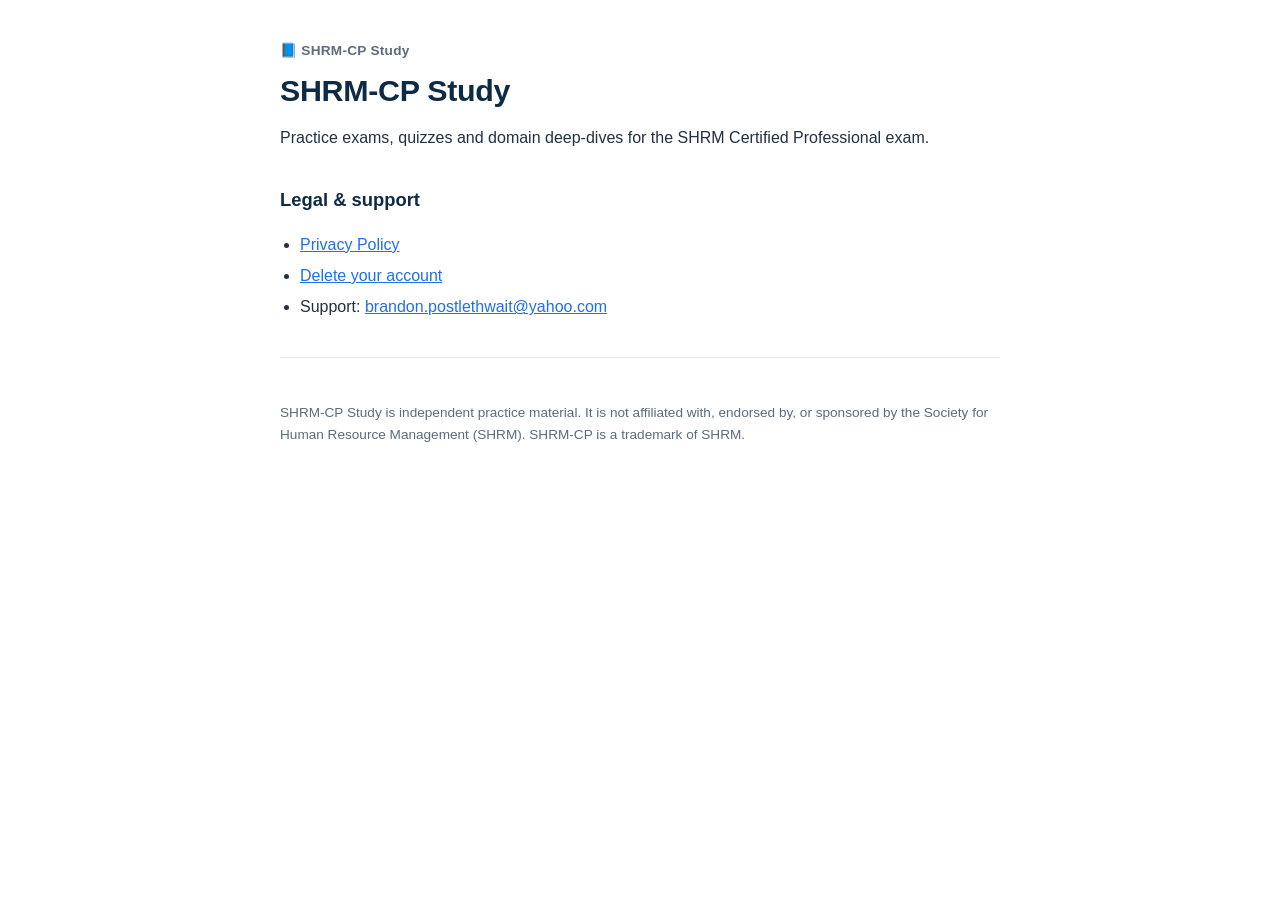
==== index.html @ 6ab80050 "Privacy policy and account-deletion pages Public pages required to submit to the App Store and Googl" ====
<!doctype html>
<html lang="en">
<head>
<meta charset="utf-8" />
<meta name="viewport" content="width=device-width, initial-scale=1" />
<title>SHRM-CP Study</title>
<link rel="stylesheet" href="style.css" />
</head>
<body>
<main>
  <div class="brand">📘 SHRM-CP Study</div>
  <h1>SHRM-CP Study</h1>
  <p>Practice exams, quizzes and domain deep-dives for the SHRM Certified Professional
  exam.</p>

  <h2>Legal &amp; support</h2>
  <ul>
    <li><a href="privacy.html">Privacy Policy</a></li>
    <li><a href="delete-account.html">Delete your account</a></li>
    <li>Support: <a href="mailto:brandon.postlethwait@yahoo.com">brandon.postlethwait@yahoo.com</a></li>
  </ul>

  <hr />
  <p class="foot">SHRM-CP Study is independent practice material. It is not affiliated
  with, endorsed by, or sponsored by the Society for Human Resource Management (SHRM).
  SHRM-CP is a trademark of SHRM.</p>
</main>
</body>
</html>
---- style.css ----
:root {
  --ink: #0d2b45;
  --body: #22303f;
  --muted: #5c6b7d;
  --line: #e3e8ee;
  --blue: #1f6feb;
  --bg: #ffffff;
  --card: #f7f9fc;
}
@media (prefers-color-scheme: dark) {
  :root {
    --ink: #e8eef6; --body: #c7d2de; --muted: #93a1b1;
    --line: #26303c; --blue: #6ea8fe; --bg: #0f151c; --card: #161e27;
  }
}
* { box-sizing: border-box; }
body {
  margin: 0;
  padding: 40px 20px 80px;
  background: var(--bg);
  color: var(--body);
  font: 16px/1.65 -apple-system, BlinkMacSystemFont, "Segoe UI", Roboto, Helvetica, Arial, sans-serif;
  -webkit-text-size-adjust: 100%;
}
main { max-width: 720px; margin: 0 auto; }
.brand {
  display: flex; align-items: center; gap: 8px;
  font-weight: 600; color: var(--muted); font-size: 0.85rem;
  letter-spacing: 0.02em; margin-bottom: 10px;
}
h1 { color: var(--ink); font-size: 1.9rem; line-height: 1.2; margin: 0 0 6px; letter-spacing: -0.01em; }
h2 { color: var(--ink); font-size: 1.15rem; margin: 34px 0 8px; }
h3 { color: var(--ink); font-size: 1rem; margin: 20px 0 4px; }
.updated { color: var(--muted); font-size: 0.9rem; margin: 0 0 8px; }
a { color: var(--blue); }
ul { padding-left: 20px; }
li { margin: 5px 0; }
hr { border: none; border-top: 1px solid var(--line); margin: 36px 0; }
.tldr {
  background: var(--card); border: 1px solid var(--line);
  border-radius: 12px; padding: 14px 16px; margin: 22px 0;
}
.tldr strong { color: var(--ink); }
.note { color: var(--muted); font-size: 0.9rem; }
.foot { margin-top: 44px; color: var(--muted); font-size: 0.85rem; }
code {
  background: var(--card); border: 1px solid var(--line);
  padding: 1px 5px; border-radius: 5px; font-size: 0.88em;
}
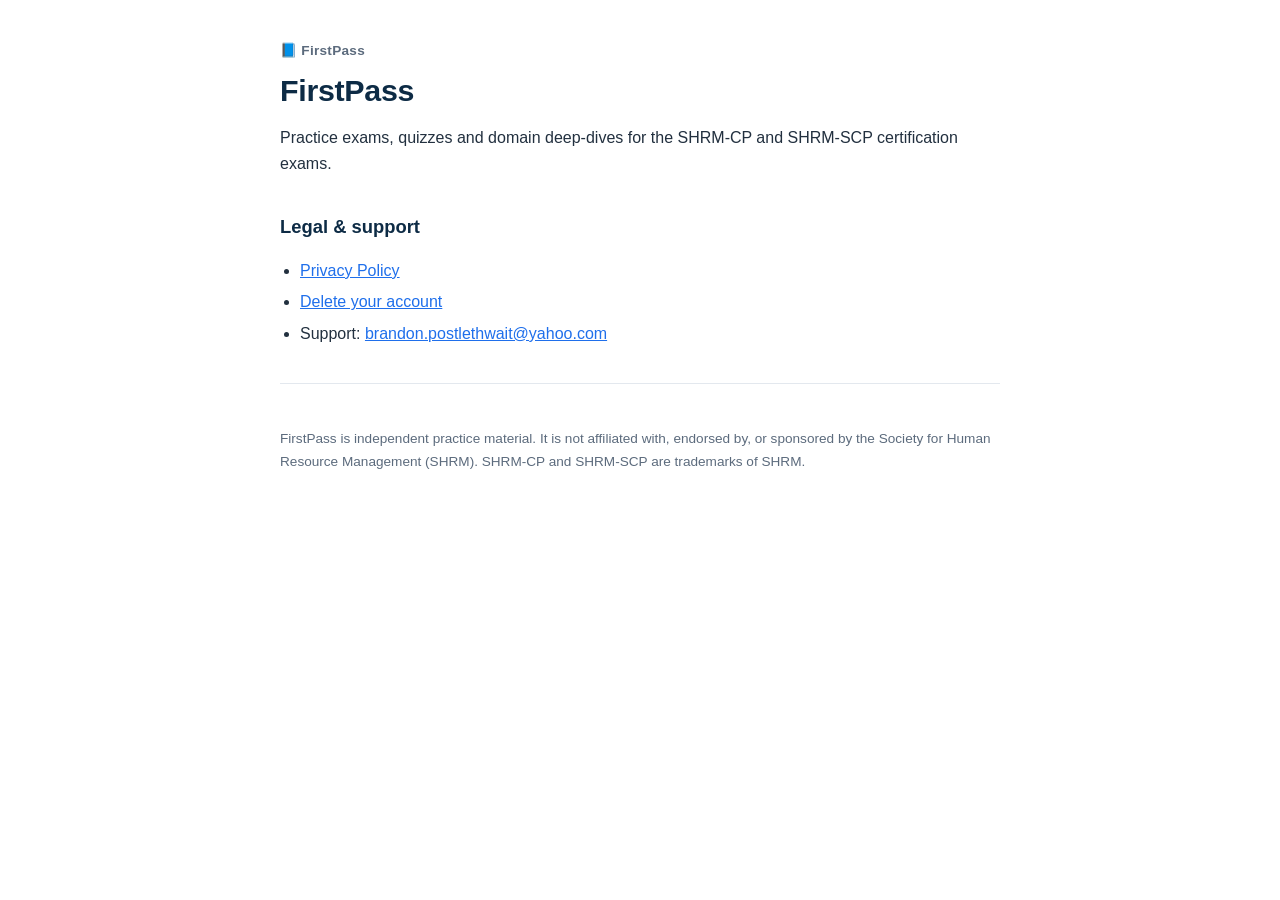
==== commit a671f2f2: "Rebrand: SHRM-CP Study -> FirstPass; cover both CP & SCP exams Co-Authored-By: Claude Fable 5 <norep" ====
--- a/index.html
+++ b/index.html
@@ -3,15 +3,15 @@
 <head>
 <meta charset="utf-8" />
 <meta name="viewport" content="width=device-width, initial-scale=1" />
-<title>SHRM-CP Study</title>
+<title>FirstPass — SHRM CP &amp; SCP Exam Prep</title>
 <link rel="stylesheet" href="style.css" />
 </head>
 <body>
 <main>
-  <div class="brand">📘 SHRM-CP Study</div>
-  <h1>SHRM-CP Study</h1>
-  <p>Practice exams, quizzes and domain deep-dives for the SHRM Certified Professional
-  exam.</p>
+  <div class="brand">📘 FirstPass</div>
+  <h1>FirstPass</h1>
+  <p>Practice exams, quizzes and domain deep-dives for the SHRM-CP and SHRM-SCP
+  certification exams.</p>
 
   <h2>Legal &amp; support</h2>
   <ul>
@@ -21,9 +21,9 @@
   </ul>
 
   <hr />
-  <p class="foot">SHRM-CP Study is independent practice material. It is not affiliated
+  <p class="foot">FirstPass is independent practice material. It is not affiliated
   with, endorsed by, or sponsored by the Society for Human Resource Management (SHRM).
-  SHRM-CP is a trademark of SHRM.</p>
+  SHRM-CP and SHRM-SCP are trademarks of SHRM.</p>
 </main>
 </body>
 </html>
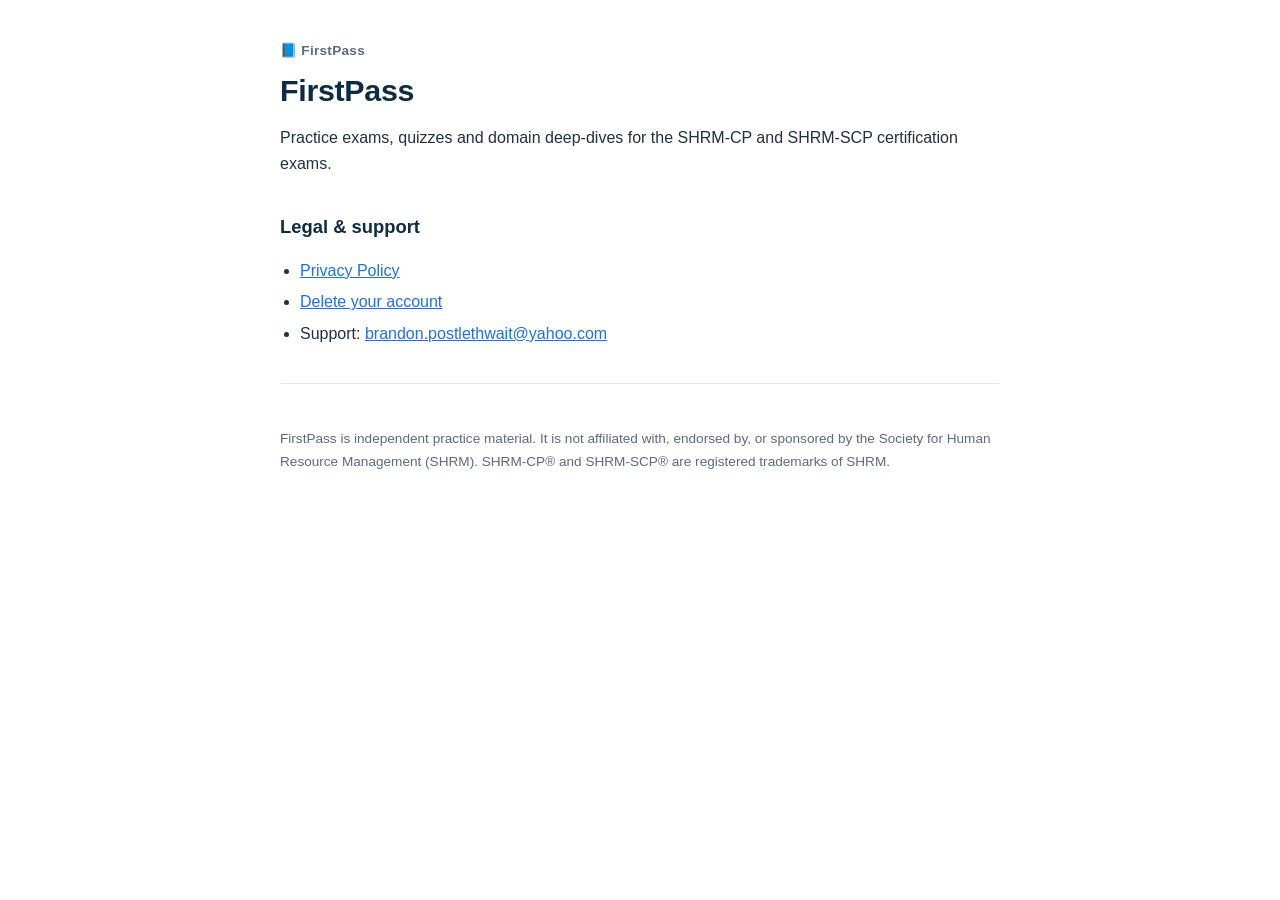
==== commit c453b293: "Use ® on SHRM-CP/SHRM-SCP in footers (registered marks) Co-Authored-By: Claude Fable 5 <noreply@anth" ====
--- a/index.html
+++ b/index.html
@@ -23,7 +23,7 @@
   <hr />
   <p class="foot">FirstPass is independent practice material. It is not affiliated
   with, endorsed by, or sponsored by the Society for Human Resource Management (SHRM).
-  SHRM-CP and SHRM-SCP are trademarks of SHRM.</p>
+  SHRM-CP® and SHRM-SCP® are registered trademarks of SHRM.</p>
 </main>
 </body>
 </html>
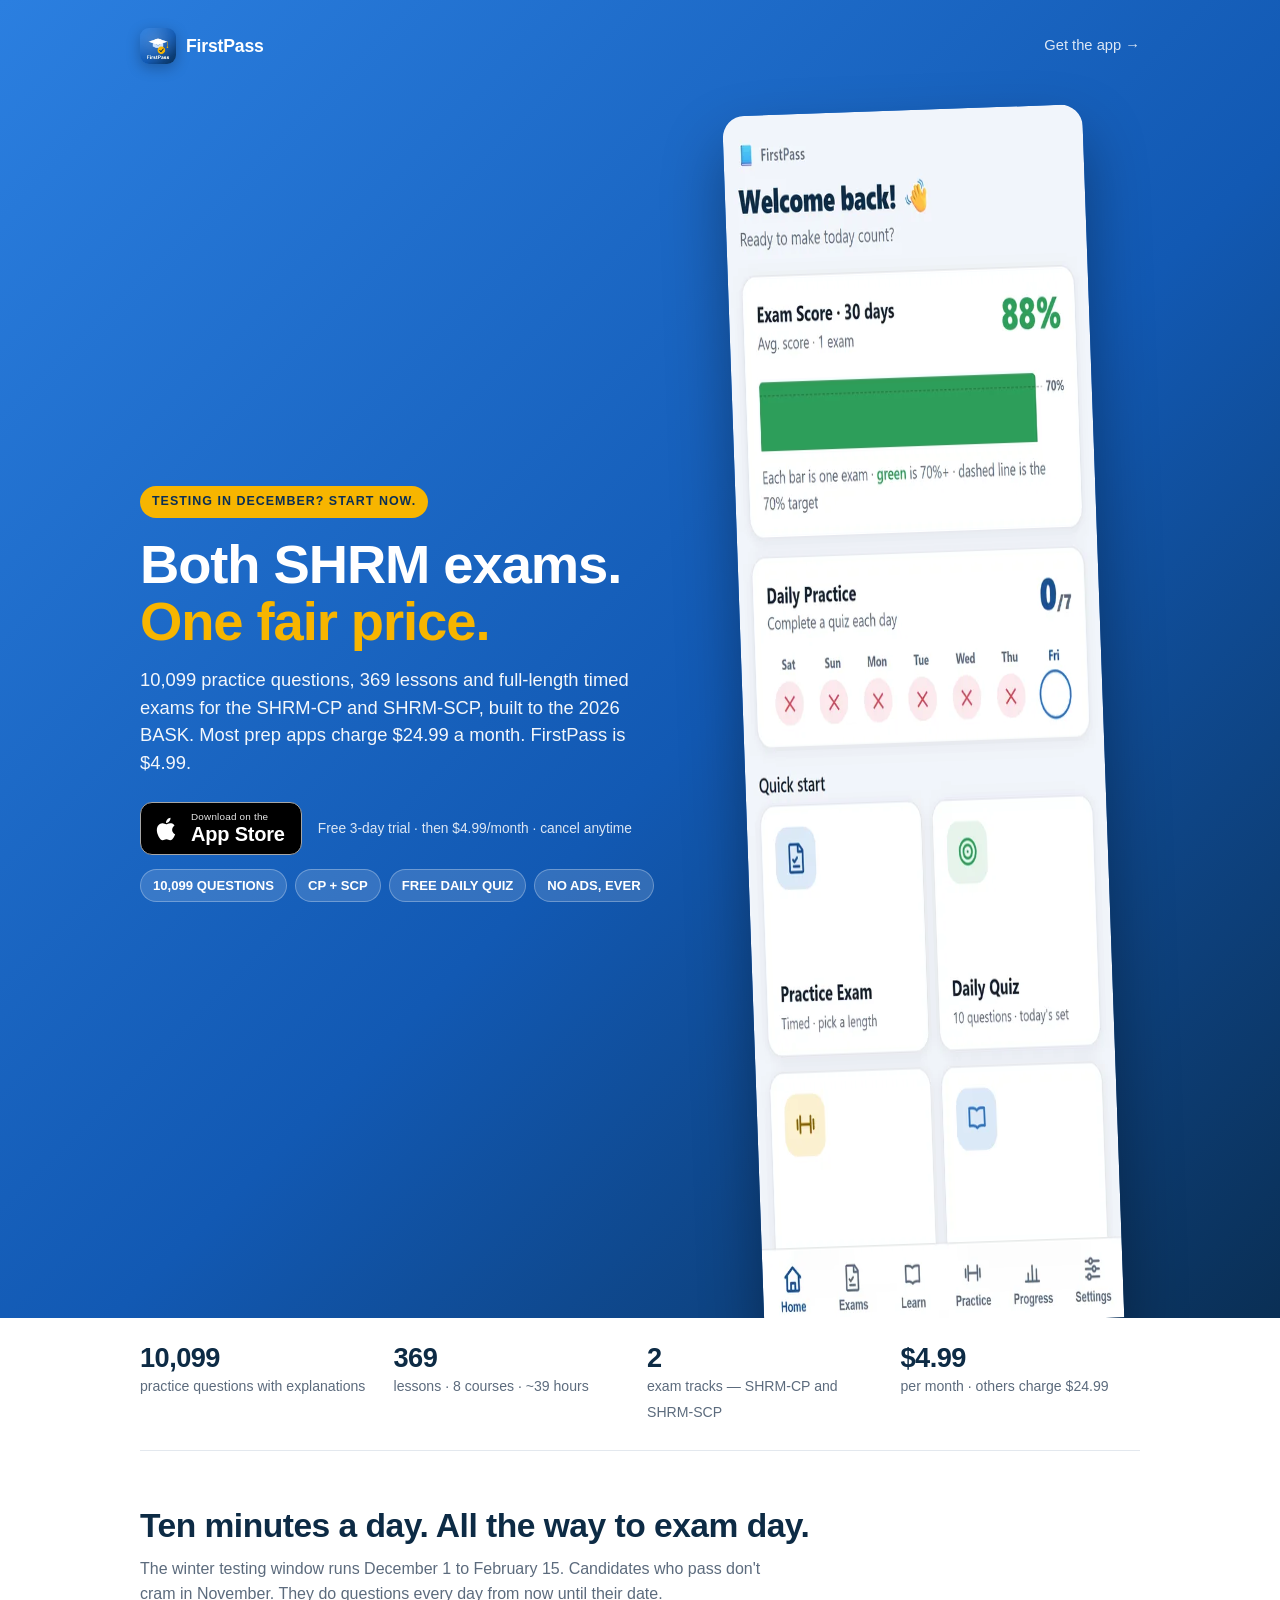
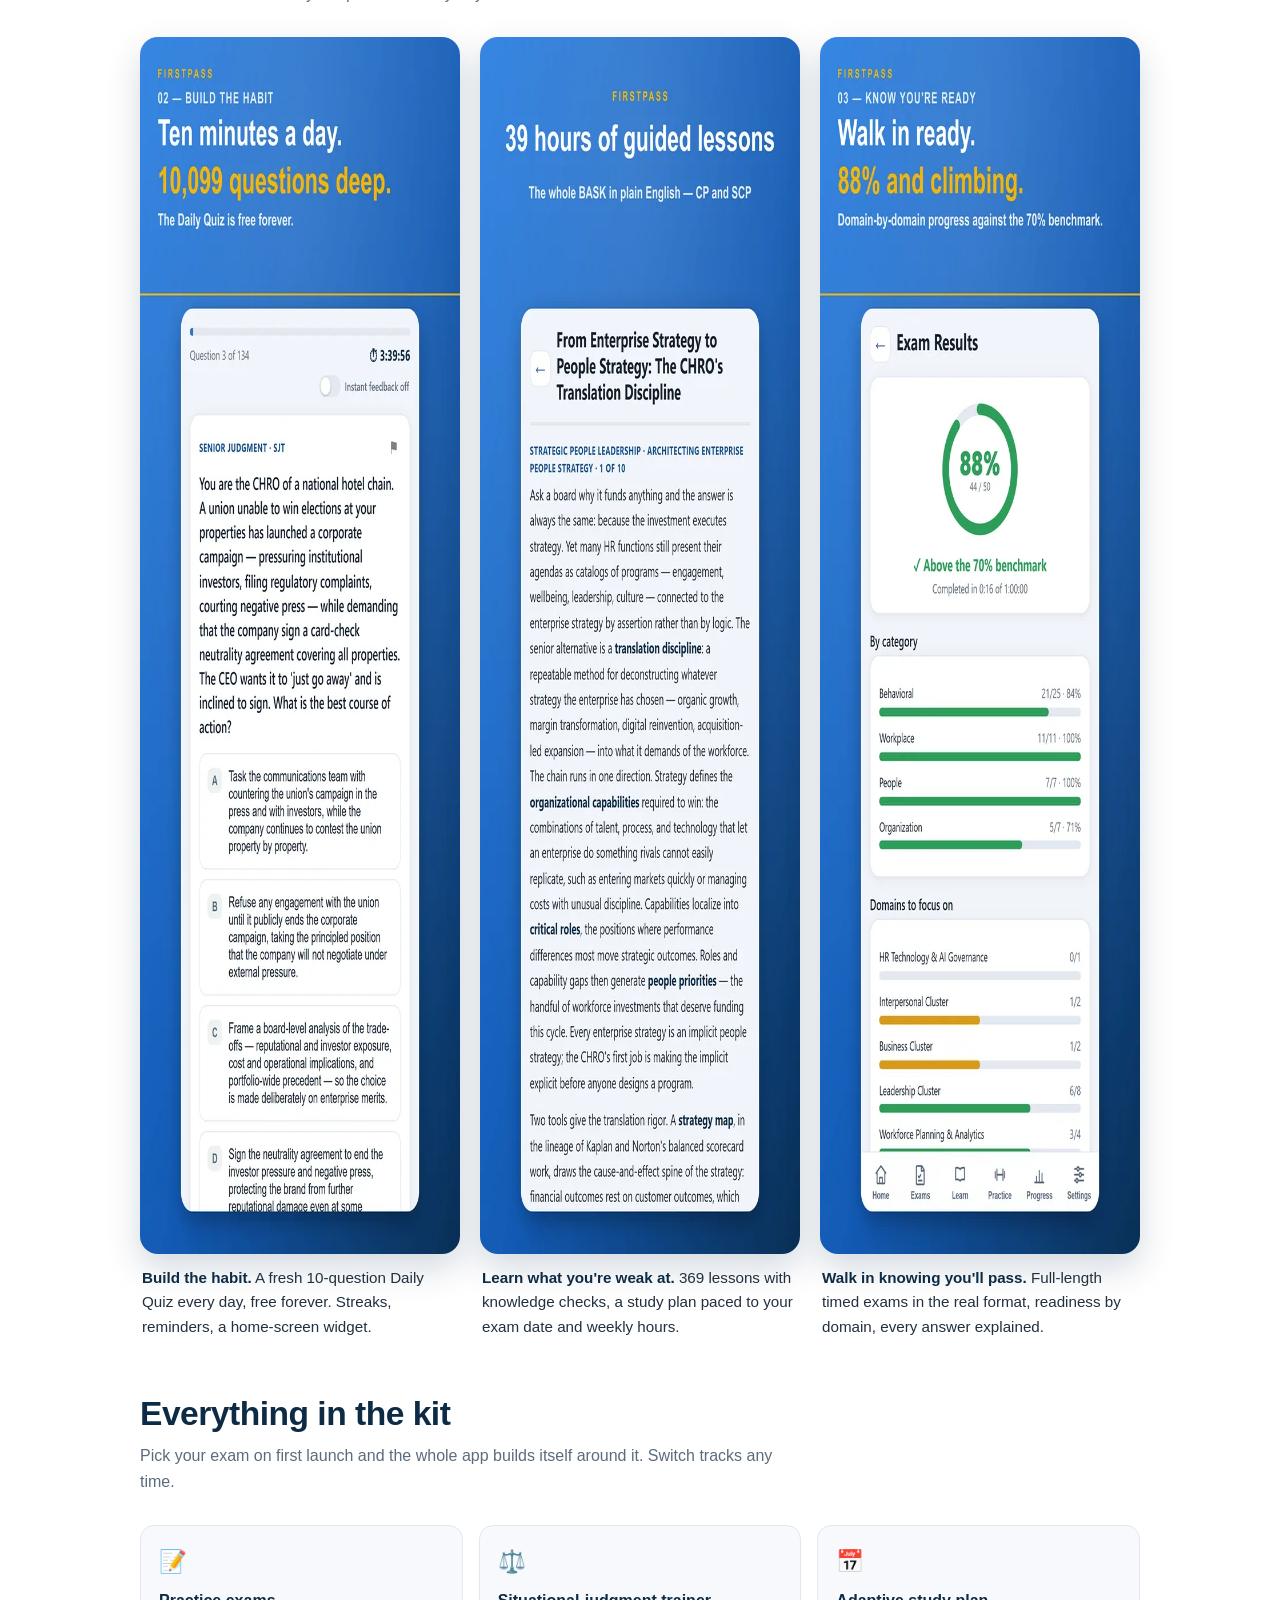
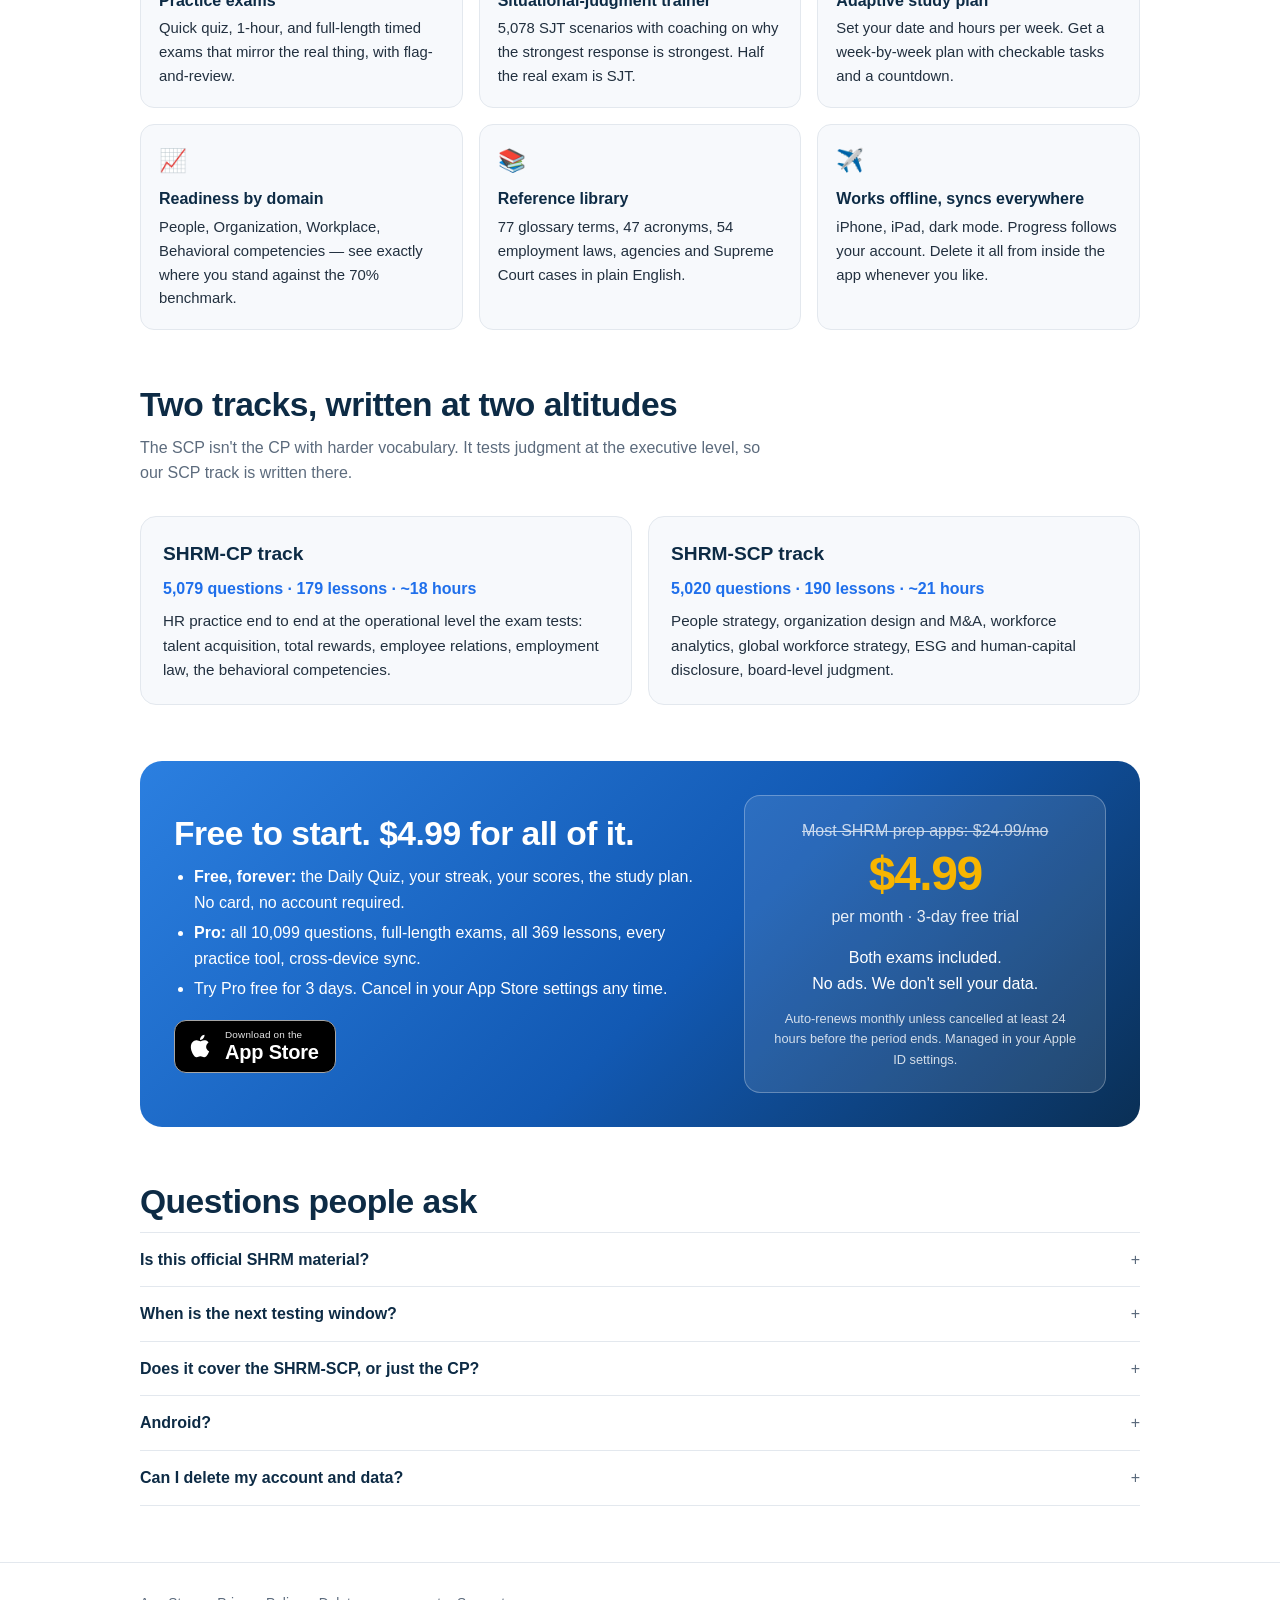
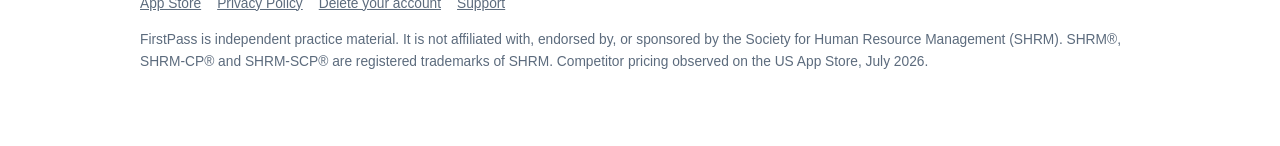
==== commit be637ba6: "Landing page: hero, screenshots, pricing, FAQ, Smart App Banner Replaces the bare legal index with a" ====
--- a/index.html
+++ b/index.html
@@ -3,27 +3,267 @@
 <head>
 <meta charset="utf-8" />
 <meta name="viewport" content="width=device-width, initial-scale=1" />
-<title>FirstPass — SHRM CP &amp; SCP Exam Prep</title>
-<link rel="stylesheet" href="style.css" />
+<title>FirstPass — SHRM-CP &amp; SHRM-SCP Exam Prep · $4.99/month</title>
+<meta name="description" content="10,099 practice questions, 369 lessons and full-length timed exams for the SHRM-CP and SHRM-SCP, built to the 2026 BASK. $4.99/month with a 3-day free trial. Daily Quiz free forever." />
+<meta name="apple-itunes-app" content="app-id=6792333505" />
+<link rel="icon" href="img/icon.webp" type="image/webp" />
+<link rel="apple-touch-icon" href="img/apple-touch-icon.png" />
+<meta property="og:type" content="website" />
+<meta property="og:title" content="FirstPass — SHRM-CP &amp; SHRM-SCP Exam Prep" />
+<meta property="og:description" content="Both SHRM exams. 10,099 questions, 369 lessons. $4.99/month, 3-day free trial. Daily Quiz free forever." />
+<meta property="og:image" content="https://brandonpostlethwait.github.io/shrm-cp-study-site/img/og.jpg" />
+<meta property="og:url" content="https://brandonpostlethwait.github.io/shrm-cp-study-site/" />
+<meta name="twitter:card" content="summary_large_image" />
+<style>
+:root{
+  --g1:#2b7fe0;--g2:#1259b3;--g3:#0a2f55;--gold:#f7b500;--green:#2fc474;
+  --ink:#0d2b45;--body:#22303f;--muted:#5c6b7d;--line:#e3e8ee;--bg:#ffffff;--card:#f7f9fc;--blue:#1f6feb;
+}
+@media (prefers-color-scheme:dark){
+  :root{--ink:#e8eef6;--body:#c7d2de;--muted:#93a1b1;--line:#26303c;--bg:#0f151c;--card:#161e27;--blue:#6ea8fe}
+}
+*{box-sizing:border-box}
+html{scroll-behavior:smooth}
+body{margin:0;background:var(--bg);color:var(--body);font:16px/1.6 -apple-system,BlinkMacSystemFont,"Segoe UI",Roboto,Helvetica,Arial,sans-serif;-webkit-text-size-adjust:100%}
+a{color:var(--blue)}
+.wrap{max-width:1040px;margin:0 auto;padding:0 20px}
+
+/* hero */
+.hero{background:linear-gradient(135deg,var(--g1),var(--g2) 55%,var(--g3));color:#fff;padding:28px 0 0;overflow:hidden;position:relative}
+.nav{display:flex;align-items:center;justify-content:space-between;gap:12px;margin-bottom:40px}
+.brand{display:flex;align-items:center;gap:10px;font-weight:800;font-size:1.1rem;letter-spacing:-.01em;color:#fff;text-decoration:none}
+.brand img{width:36px;height:36px;border-radius:9px;box-shadow:0 4px 14px rgba(0,0,0,.25)}
+.nav a.small{color:#fff;opacity:.85;font-size:.92rem;text-decoration:none}
+.hero-grid{display:grid;grid-template-columns:1.1fr .9fr;gap:36px;align-items:center}
+.kicker{display:inline-block;background:var(--gold);color:var(--g3);font-weight:800;font-size:.78rem;letter-spacing:.08em;text-transform:uppercase;padding:6px 12px;border-radius:999px;margin-bottom:18px}
+h1{font-size:clamp(2.1rem,5vw,3.4rem);line-height:1.05;margin:0 0 16px;font-weight:800;letter-spacing:-.02em}
+h1 .gold{color:var(--gold)}
+.lede{font-size:1.15rem;line-height:1.5;opacity:.95;max-width:34rem;margin:0 0 26px}
+.cta-row{display:flex;flex-wrap:wrap;align-items:center;gap:16px;margin-bottom:14px}
+.badge{display:inline-flex;align-items:center;gap:10px;background:#000;color:#fff;border:1.5px solid #a6a6a6;border-radius:12px;padding:9px 16px 9px 12px;text-decoration:none;line-height:1.1;transition:transform .12s}
+.badge:hover{transform:translateY(-1px)}
+.badge svg{width:28px;height:28px;flex:none}
+.badge small{display:block;font-size:.62rem;letter-spacing:.02em;opacity:.9}
+.badge b{display:block;font-size:1.25rem;font-weight:600;letter-spacing:-.01em}
+.fine{font-size:.86rem;opacity:.85;margin:0 0 36px}
+.pills{display:flex;flex-wrap:wrap;gap:8px;margin-bottom:34px}
+.pill{background:rgba(255,255,255,.14);border:1px solid rgba(255,255,255,.28);border-radius:999px;padding:5px 12px;font-size:.82rem;font-weight:700}
+.phone{display:flex;justify-content:center;align-items:flex-end}
+.phone img{width:min(100%,360px);display:block;border-radius:22px 22px 0 0;box-shadow:0 30px 60px rgba(0,0,0,.35);transform:rotate(-2deg) translateY(6px)}
+
+/* stats */
+.stats{display:grid;grid-template-columns:repeat(4,1fr);gap:14px;margin:-1px 0 0;padding:26px 0;border-bottom:1px solid var(--line)}
+.stat b{display:block;font-size:1.7rem;color:var(--ink);letter-spacing:-.02em;line-height:1.1}
+.stat span{font-size:.88rem;color:var(--muted)}
+
+section{padding:56px 0}
+h2{color:var(--ink);font-size:clamp(1.5rem,3vw,2.1rem);line-height:1.15;margin:0 0 10px;letter-spacing:-.015em}
+.sub{color:var(--muted);margin:0 0 30px;max-width:40rem}
+
+/* screenshots */
+.shots{display:grid;grid-template-columns:repeat(3,1fr);gap:20px}
+.shot img{width:100%;display:block;border-radius:18px;box-shadow:0 14px 34px rgba(10,47,85,.18)}
+.shot p{margin:12px 2px 0;font-size:.95rem}
+.shot p b{color:var(--ink)}
+
+/* features */
+.feats{display:grid;grid-template-columns:repeat(3,1fr);gap:16px}
+.feat{background:var(--card);border:1px solid var(--line);border-radius:14px;padding:18px}
+.feat .ic{font-size:1.4rem;margin-bottom:8px}
+.feat b{display:block;color:var(--ink);margin-bottom:4px}
+.feat p{margin:0;font-size:.93rem}
+
+/* tracks */
+.tracks{display:grid;grid-template-columns:1fr 1fr;gap:16px}
+.track{border:1px solid var(--line);border-radius:16px;padding:22px;background:var(--card)}
+.track h3{margin:0 0 6px;color:var(--ink);font-size:1.2rem}
+.track .n{color:var(--blue);font-weight:800}
+.track p{margin:8px 0 0;font-size:.95rem}
+
+/* pricing */
+.price{background:linear-gradient(135deg,var(--g1),var(--g2) 55%,var(--g3));color:#fff;border-radius:22px;padding:34px;display:grid;grid-template-columns:1.2fr .8fr;gap:28px;align-items:center}
+.price h2{color:#fff}
+.price ul{margin:0 0 18px;padding-left:20px}
+.price li{margin:5px 0}
+.pricecard{background:rgba(255,255,255,.1);border:1px solid rgba(255,255,255,.28);border-radius:16px;padding:22px;text-align:center}
+.pricecard .was{text-decoration:line-through;opacity:.75;font-size:1rem}
+.pricecard .now{font-size:3rem;font-weight:800;letter-spacing:-.03em;line-height:1;color:var(--gold);margin:6px 0}
+.pricecard .per{opacity:.9;margin-bottom:16px}
+.pricecard .foot{font-size:.8rem;opacity:.8;margin-top:12px}
+
+/* faq */
+details{border-top:1px solid var(--line);padding:14px 0}
+details:last-of-type{border-bottom:1px solid var(--line)}
+summary{cursor:pointer;font-weight:700;color:var(--ink);list-style:none;display:flex;justify-content:space-between;gap:12px}
+summary::after{content:"+";color:var(--muted);font-weight:400}
+details[open] summary::after{content:"–"}
+details p{margin:10px 0 0;font-size:.95rem}
+
+/* footer */
+footer{border-top:1px solid var(--line);padding:30px 0 60px;color:var(--muted);font-size:.86rem}
+footer .links{display:flex;flex-wrap:wrap;gap:16px;margin-bottom:14px}
+footer .links a{color:var(--muted)}
+
+@media (max-width:820px){
+  .hero-grid{grid-template-columns:1fr;gap:20px}
+  .phone img{width:min(78%,300px);transform:none}
+  .stats{grid-template-columns:repeat(2,1fr)}
+  .shots,.feats{grid-template-columns:1fr 1fr}
+  .tracks,.price{grid-template-columns:1fr}
+}
+@media (max-width:540px){
+  .shots,.feats{grid-template-columns:1fr}
+  .nav{margin-bottom:28px}
+  section{padding:40px 0}
+}
+</style>
 </head>
 <body>
-<main>
-  <div class="brand">📘 FirstPass</div>
-  <h1>FirstPass</h1>
-  <p>Practice exams, quizzes and domain deep-dives for the SHRM-CP and SHRM-SCP
-  certification exams.</p>
-
-  <h2>Legal &amp; support</h2>
-  <ul>
-    <li><a href="privacy.html">Privacy Policy</a></li>
-    <li><a href="delete-account.html">Delete your account</a></li>
-    <li>Support: <a href="mailto:brandon.postlethwait@yahoo.com">brandon.postlethwait@yahoo.com</a></li>
-  </ul>
-
-  <hr />
-  <p class="foot">FirstPass is independent practice material. It is not affiliated
-  with, endorsed by, or sponsored by the Society for Human Resource Management (SHRM).
-  SHRM-CP® and SHRM-SCP® are registered trademarks of SHRM.</p>
-</main>
+
+<header class="hero">
+  <div class="wrap">
+    <nav class="nav">
+      <a class="brand" href="./"><img src="img/icon.webp" alt="" width="36" height="36" />FirstPass</a>
+      <a class="small" href="https://apps.apple.com/us/app/id6792333505">Get the app →</a>
+    </nav>
+    <div class="hero-grid">
+      <div>
+        <span class="kicker">Testing in December? Start now.</span>
+        <h1>Both SHRM exams.<br /><span class="gold">One fair price.</span></h1>
+        <p class="lede">10,099 practice questions, 369 lessons and full-length timed exams for the SHRM-CP and SHRM-SCP, built to the 2026 BASK. Most prep apps charge $24.99 a month. FirstPass is $4.99.</p>
+        <div class="cta-row">
+          <a class="badge" href="https://apps.apple.com/us/app/id6792333505" aria-label="Download on the App Store">
+            <svg viewBox="0 0 24 24" aria-hidden="true"><path fill="#fff" d="M16.4 12.6c0-2.4 2-3.6 2.1-3.7-1.1-1.7-2.9-1.9-3.5-1.9-1.5-.2-2.9.9-3.7.9-.8 0-1.9-.9-3.2-.8-1.6 0-3.1 1-4 2.4-1.7 3-.4 7.3 1.2 9.7.8 1.2 1.8 2.5 3 2.4 1.2 0 1.7-.8 3.2-.8s1.9.8 3.2.8c1.3 0 2.2-1.2 3-2.4.9-1.4 1.3-2.7 1.3-2.8-.1 0-2.6-1-2.6-3.8zM14 5.4c.7-.8 1.1-1.9 1-3-1 0-2.1.7-2.8 1.5-.6.7-1.2 1.8-1 2.9 1.1.1 2.1-.6 2.8-1.4z"/></svg>
+            <span><small>Download on the</small><b>App Store</b></span>
+          </a>
+          <span class="fine" style="margin:0">Free 3-day trial · then $4.99/month · cancel anytime</span>
+        </div>
+        <div class="pills">
+          <span class="pill">10,099 QUESTIONS</span>
+          <span class="pill">CP + SCP</span>
+          <span class="pill">FREE DAILY QUIZ</span>
+          <span class="pill">NO ADS, EVER</span>
+        </div>
+      </div>
+      <div class="phone">
+        <img src="img/hero-home.webp" alt="FirstPass home screen showing exam score, daily practice streak and quick-start tiles" width="560" height="1214" />
+      </div>
+    </div>
+  </div>
+</header>
+
+<div class="wrap">
+  <div class="stats">
+    <div class="stat"><b>10,099</b><span>practice questions with explanations</span></div>
+    <div class="stat"><b>369</b><span>lessons · 8 courses · ~39 hours</span></div>
+    <div class="stat"><b>2</b><span>exam tracks — SHRM-CP and SHRM-SCP</span></div>
+    <div class="stat"><b>$4.99</b><span>per month · others charge $24.99</span></div>
+  </div>
+</div>
+
+<section id="how">
+  <div class="wrap">
+    <h2>Ten minutes a day. All the way to exam day.</h2>
+    <p class="sub">The winter testing window runs December 1 to February 15. Candidates who pass don't cram in November. They do questions every day from now until their date.</p>
+    <div class="shots">
+      <div class="shot">
+        <img src="img/02-build-the-habit.webp" alt="A situational-judgment question card and a seven-day streak tracker" loading="lazy" width="560" height="1217" />
+        <p><b>Build the habit.</b> A fresh 10-question Daily Quiz every day, free forever. Streaks, reminders, a home-screen widget.</p>
+      </div>
+      <div class="shot">
+        <img src="img/05-lesson.webp" alt="A lesson from the SHRM-SCP track with key takeaways" loading="lazy" width="560" height="1217" />
+        <p><b>Learn what you're weak at.</b> 369 lessons with knowledge checks, a study plan paced to your exam date and weekly hours.</p>
+      </div>
+      <div class="shot">
+        <img src="img/03-know-youre-ready.webp" alt="Practice exam results ring showing 88 percent and a domain breakdown" loading="lazy" width="560" height="1217" />
+        <p><b>Walk in knowing you'll pass.</b> Full-length timed exams in the real format, readiness by domain, every answer explained.</p>
+      </div>
+    </div>
+  </div>
+</section>
+
+<section id="features" style="padding-top:0">
+  <div class="wrap">
+    <h2>Everything in the kit</h2>
+    <p class="sub">Pick your exam on first launch and the whole app builds itself around it. Switch tracks any time.</p>
+    <div class="feats">
+      <div class="feat"><div class="ic">📝</div><b>Practice exams</b><p>Quick quiz, 1-hour, and full-length timed exams that mirror the real thing, with flag-and-review.</p></div>
+      <div class="feat"><div class="ic">⚖️</div><b>Situational-judgment trainer</b><p>5,078 SJT scenarios with coaching on why the strongest response is strongest. Half the real exam is SJT.</p></div>
+      <div class="feat"><div class="ic">📅</div><b>Adaptive study plan</b><p>Set your date and hours per week. Get a week-by-week plan with checkable tasks and a countdown.</p></div>
+      <div class="feat"><div class="ic">📈</div><b>Readiness by domain</b><p>People, Organization, Workplace, Behavioral competencies — see exactly where you stand against the 70% benchmark.</p></div>
+      <div class="feat"><div class="ic">📚</div><b>Reference library</b><p>77 glossary terms, 47 acronyms, 54 employment laws, agencies and Supreme Court cases in plain English.</p></div>
+      <div class="feat"><div class="ic">✈️</div><b>Works offline, syncs everywhere</b><p>iPhone, iPad, dark mode. Progress follows your account. Delete it all from inside the app whenever you like.</p></div>
+    </div>
+  </div>
+</section>
+
+<section id="tracks" style="padding-top:0">
+  <div class="wrap">
+    <h2>Two tracks, written at two altitudes</h2>
+    <p class="sub">The SCP isn't the CP with harder vocabulary. It tests judgment at the executive level, so our SCP track is written there.</p>
+    <div class="tracks">
+      <div class="track">
+        <h3>SHRM-CP track</h3>
+        <span class="n">5,079 questions · 179 lessons · ~18 hours</span>
+        <p>HR practice end to end at the operational level the exam tests: talent acquisition, total rewards, employee relations, employment law, the behavioral competencies.</p>
+      </div>
+      <div class="track">
+        <h3>SHRM-SCP track</h3>
+        <span class="n">5,020 questions · 190 lessons · ~21 hours</span>
+        <p>People strategy, organization design and M&amp;A, workforce analytics, global workforce strategy, ESG and human-capital disclosure, board-level judgment.</p>
+      </div>
+    </div>
+  </div>
+</section>
+
+<section id="pricing" style="padding-top:0">
+  <div class="wrap">
+    <div class="price">
+      <div>
+        <h2>Free to start. $4.99 for all of it.</h2>
+        <ul>
+          <li><b>Free, forever:</b> the Daily Quiz, your streak, your scores, the study plan. No card, no account required.</li>
+          <li><b>Pro:</b> all 10,099 questions, full-length exams, all 369 lessons, every practice tool, cross-device sync.</li>
+          <li>Try Pro free for 3 days. Cancel in your App Store settings any time.</li>
+        </ul>
+        <a class="badge" href="https://apps.apple.com/us/app/id6792333505" aria-label="Download on the App Store">
+          <svg viewBox="0 0 24 24" aria-hidden="true"><path fill="#fff" d="M16.4 12.6c0-2.4 2-3.6 2.1-3.7-1.1-1.7-2.9-1.9-3.5-1.9-1.5-.2-2.9.9-3.7.9-.8 0-1.9-.9-3.2-.8-1.6 0-3.1 1-4 2.4-1.7 3-.4 7.3 1.2 9.7.8 1.2 1.8 2.5 3 2.4 1.2 0 1.7-.8 3.2-.8s1.9.8 3.2.8c1.3 0 2.2-1.2 3-2.4.9-1.4 1.3-2.7 1.3-2.8-.1 0-2.6-1-2.6-3.8zM14 5.4c.7-.8 1.1-1.9 1-3-1 0-2.1.7-2.8 1.5-.6.7-1.2 1.8-1 2.9 1.1.1 2.1-.6 2.8-1.4z"/></svg>
+          <span><small>Download on the</small><b>App Store</b></span>
+        </a>
+      </div>
+      <div class="pricecard">
+        <div class="was">Most SHRM prep apps: $24.99/mo</div>
+        <div class="now">$4.99</div>
+        <div class="per">per month · 3-day free trial</div>
+        <div>Both exams included.<br />No ads. We don't sell your data.</div>
+        <div class="foot">Auto-renews monthly unless cancelled at least 24 hours before the period ends. Managed in your Apple ID settings.</div>
+      </div>
+    </div>
+  </div>
+</section>
+
+<section id="faq" style="padding-top:0">
+  <div class="wrap">
+    <h2>Questions people ask</h2>
+    <details><summary>Is this official SHRM material?</summary><p>No. FirstPass is independent study material written to the public 2026 SHRM BASK. It is not affiliated with, endorsed by, or sponsored by SHRM, and our questions are not official exam items.</p></details>
+    <details><summary>When is the next testing window?</summary><p>The winter window runs December 1, 2026 to February 15, 2027. SHRM's standard application deadline for that window is December 24, 2026. Check shrm.org for current dates and fees before applying.</p></details>
+    <details><summary>Does it cover the SHRM-SCP, or just the CP?</summary><p>Both, as separate tracks. You choose on first launch and can switch in Settings. The SCP track has its own 5,020 senior-level questions and 190 lessons.</p></details>
+    <details><summary>Android?</summary><p>iPhone and iPad today. Android is on the roadmap; email us and we'll let you know when it ships.</p></details>
+    <details><summary>Can I delete my account and data?</summary><p>Yes, from inside the app (Settings → Account → Delete), or <a href="delete-account.html">follow these steps</a>.</p></details>
+  </div>
+</section>
+
+<footer>
+  <div class="wrap">
+    <div class="links">
+      <a href="https://apps.apple.com/us/app/id6792333505">App Store</a>
+      <a href="privacy.html">Privacy Policy</a>
+      <a href="delete-account.html">Delete your account</a>
+      <a href="mailto:brandon.postlethwait@yahoo.com">Support</a>
+    </div>
+    <p>FirstPass is independent practice material. It is not affiliated with, endorsed by, or sponsored by the Society for Human Resource Management (SHRM). SHRM®, SHRM-CP® and SHRM-SCP® are registered trademarks of SHRM. Competitor pricing observed on the US App Store, July 2026.</p>
+  </div>
+</footer>
+
 </body>
 </html>
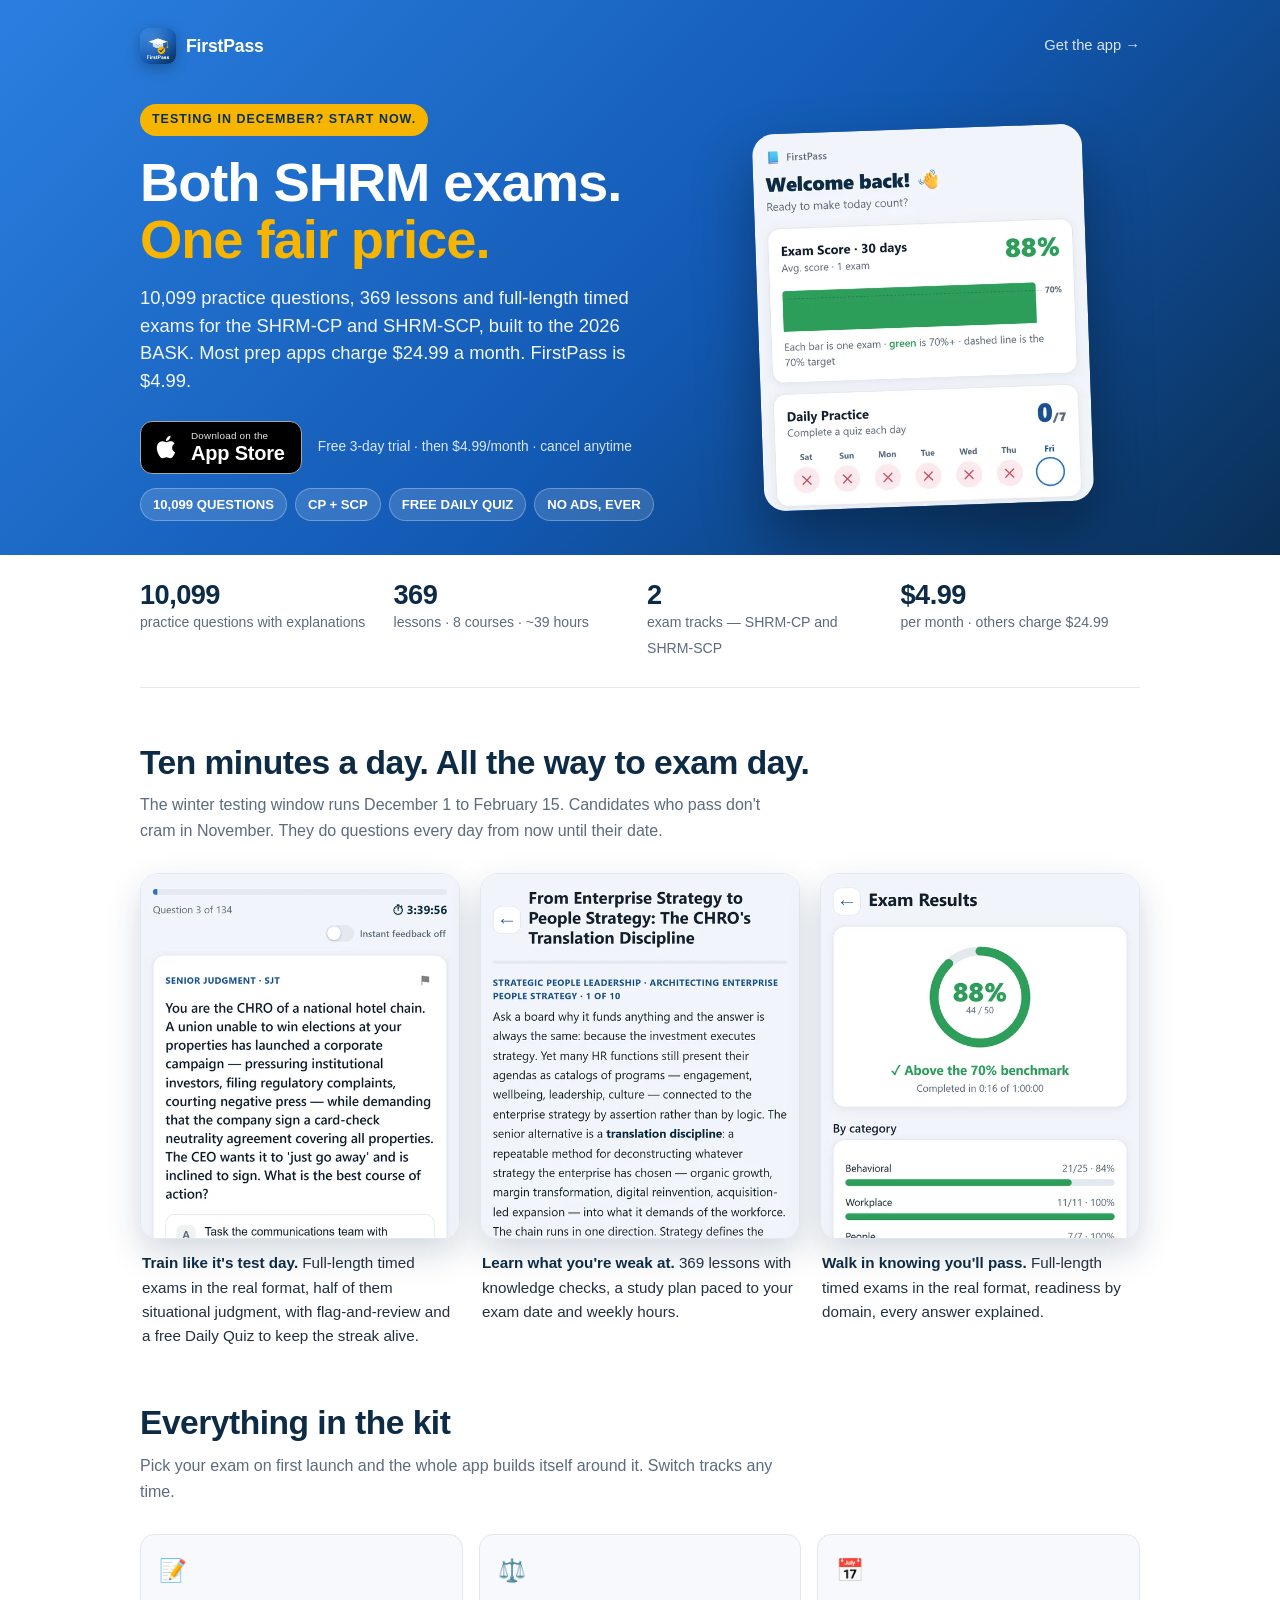
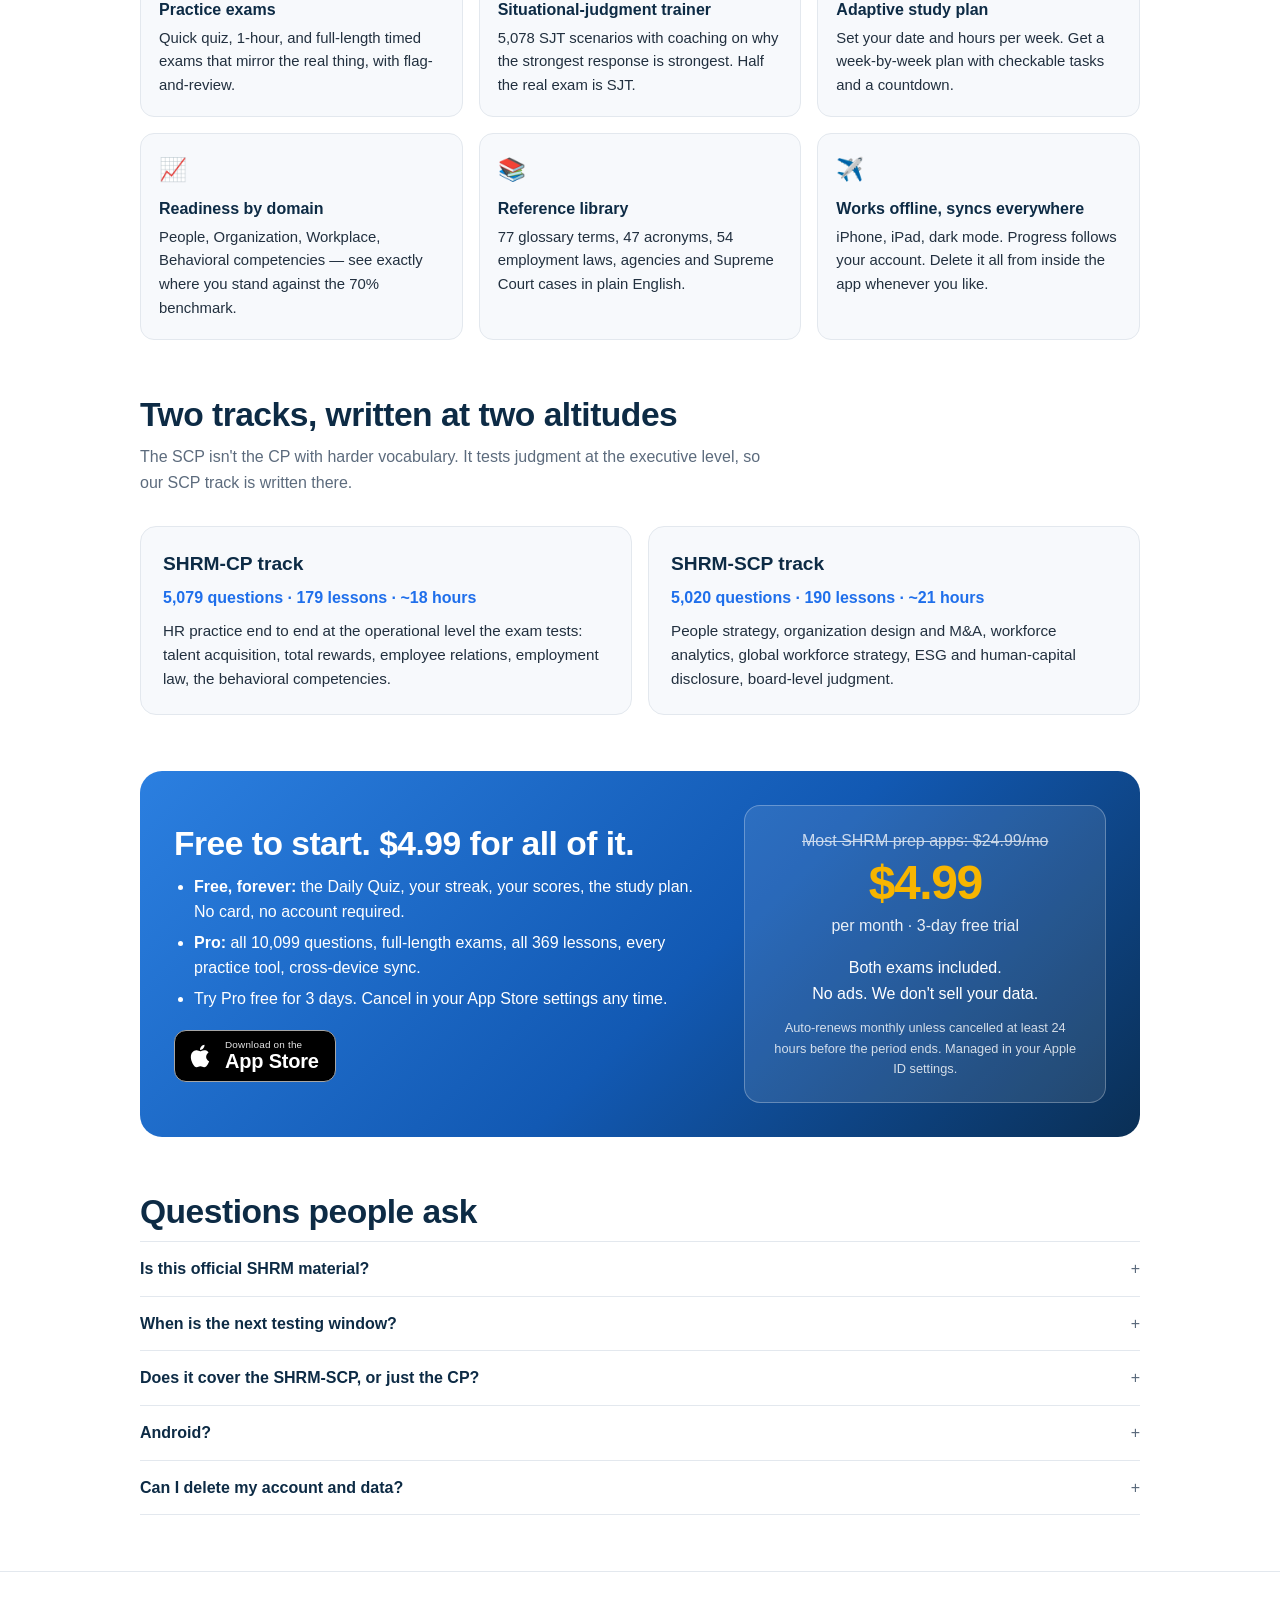
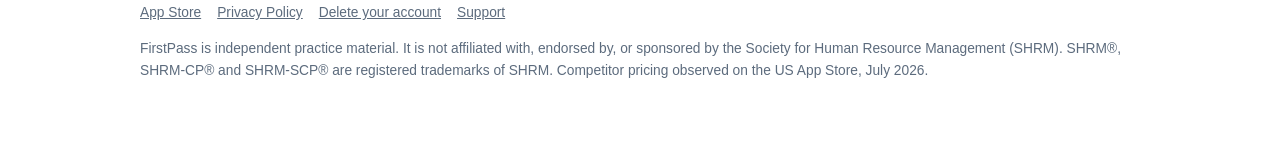
==== commit 8c05a41b: "Landing page: crop screenshots to card-sized images Full-height captioned store shots rendered as 70" ====
--- a/index.html
+++ b/index.html
@@ -48,8 +48,8 @@
 .fine{font-size:.86rem;opacity:.85;margin:0 0 36px}
 .pills{display:flex;flex-wrap:wrap;gap:8px;margin-bottom:34px}
 .pill{background:rgba(255,255,255,.14);border:1px solid rgba(255,255,255,.28);border-radius:999px;padding:5px 12px;font-size:.82rem;font-weight:700}
-.phone{display:flex;justify-content:center;align-items:flex-end}
-.phone img{width:min(100%,360px);display:block;border-radius:22px 22px 0 0;box-shadow:0 30px 60px rgba(0,0,0,.35);transform:rotate(-2deg) translateY(6px)}
+.phone{display:flex;justify-content:center;align-items:center;padding:10px 0 34px}
+.phone img{width:min(100%,330px);height:auto;aspect-ratio:7/8;object-fit:cover;object-position:top;display:block;border-radius:22px;box-shadow:0 30px 60px rgba(0,0,0,.35);transform:rotate(-2deg)}
 
 /* stats */
 .stats{display:grid;grid-template-columns:repeat(4,1fr);gap:14px;margin:-1px 0 0;padding:26px 0;border-bottom:1px solid var(--line)}
@@ -62,7 +62,7 @@
 
 /* screenshots */
 .shots{display:grid;grid-template-columns:repeat(3,1fr);gap:20px}
-.shot img{width:100%;display:block;border-radius:18px;box-shadow:0 14px 34px rgba(10,47,85,.18)}
+.shot img{width:100%;height:auto;aspect-ratio:7/8;object-fit:cover;object-position:top;display:block;border-radius:18px;border:1px solid var(--line);box-shadow:0 14px 34px rgba(10,47,85,.18)}
 .shot p{margin:12px 2px 0;font-size:.95rem}
 .shot p b{color:var(--ink)}
 
@@ -106,7 +106,7 @@
 
 @media (max-width:820px){
   .hero-grid{grid-template-columns:1fr;gap:20px}
-  .phone img{width:min(78%,300px);transform:none}
+  .phone img{width:min(78%,280px);transform:none}
   .stats{grid-template-columns:repeat(2,1fr)}
   .shots,.feats{grid-template-columns:1fr 1fr}
   .tracks,.price{grid-template-columns:1fr}
@@ -146,7 +146,7 @@
         </div>
       </div>
       <div class="phone">
-        <img src="img/hero-home.webp" alt="FirstPass home screen showing exam score, daily practice streak and quick-start tiles" width="560" height="1214" />
+        <img src="img/hero-home.webp" alt="FirstPass home screen showing exam score, daily practice streak and quick-start tiles" width="560" height="640" />
       </div>
     </div>
   </div>
@@ -167,15 +167,15 @@
     <p class="sub">The winter testing window runs December 1 to February 15. Candidates who pass don't cram in November. They do questions every day from now until their date.</p>
     <div class="shots">
       <div class="shot">
-        <img src="img/02-build-the-habit.webp" alt="A situational-judgment question card and a seven-day streak tracker" loading="lazy" width="560" height="1217" />
-        <p><b>Build the habit.</b> A fresh 10-question Daily Quiz every day, free forever. Streaks, reminders, a home-screen widget.</p>
+        <img src="img/shot-exam.webp" alt="A timed practice exam in progress" loading="lazy" width="560" height="640" />
+        <p><b>Train like it's test day.</b> Full-length timed exams in the real format, half of them situational judgment, with flag-and-review and a free Daily Quiz to keep the streak alive.</p>
       </div>
       <div class="shot">
-        <img src="img/05-lesson.webp" alt="A lesson from the SHRM-SCP track with key takeaways" loading="lazy" width="560" height="1217" />
+        <img src="img/shot-lesson.webp" alt="A lesson from the SHRM-SCP track with key takeaways" loading="lazy" width="560" height="640" />
         <p><b>Learn what you're weak at.</b> 369 lessons with knowledge checks, a study plan paced to your exam date and weekly hours.</p>
       </div>
       <div class="shot">
-        <img src="img/03-know-youre-ready.webp" alt="Practice exam results ring showing 88 percent and a domain breakdown" loading="lazy" width="560" height="1217" />
+        <img src="img/shot-results.webp" alt="Practice exam results with a domain breakdown" loading="lazy" width="560" height="640" />
         <p><b>Walk in knowing you'll pass.</b> Full-length timed exams in the real format, readiness by domain, every answer explained.</p>
       </div>
     </div>
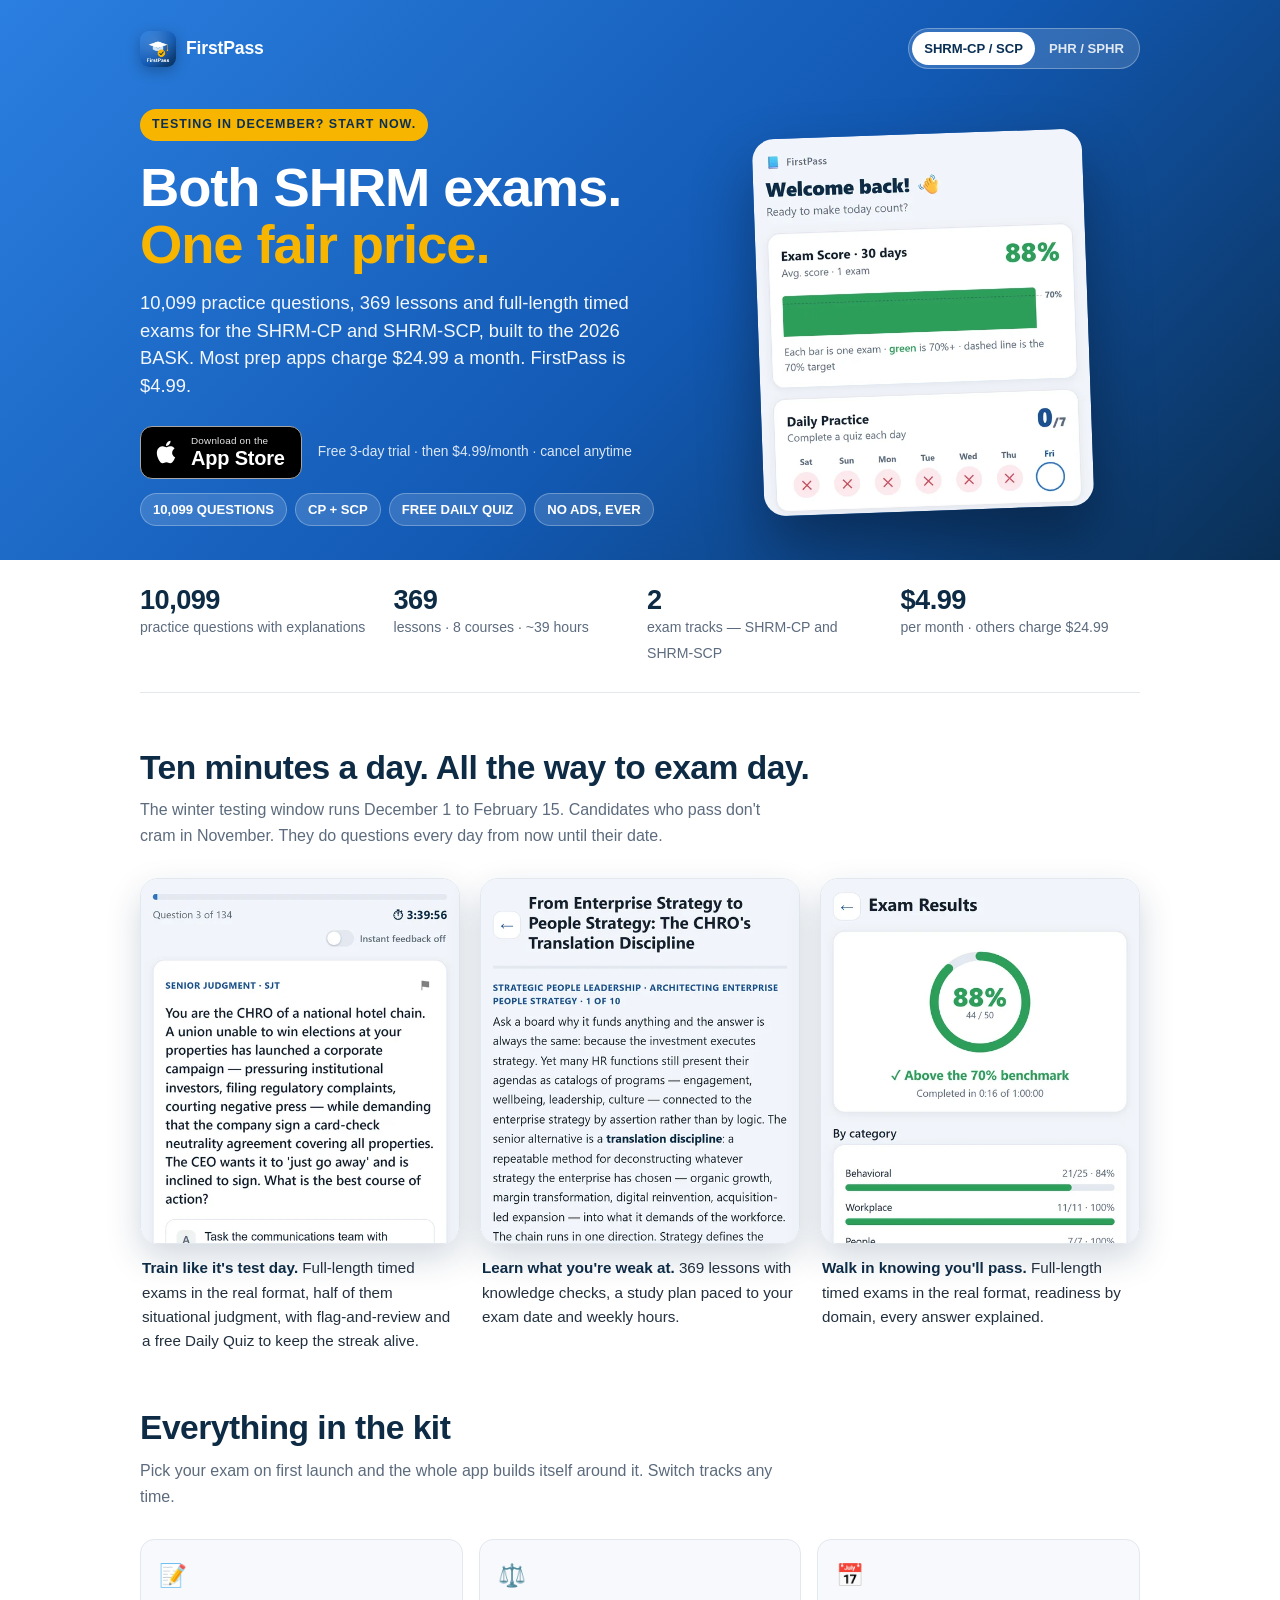
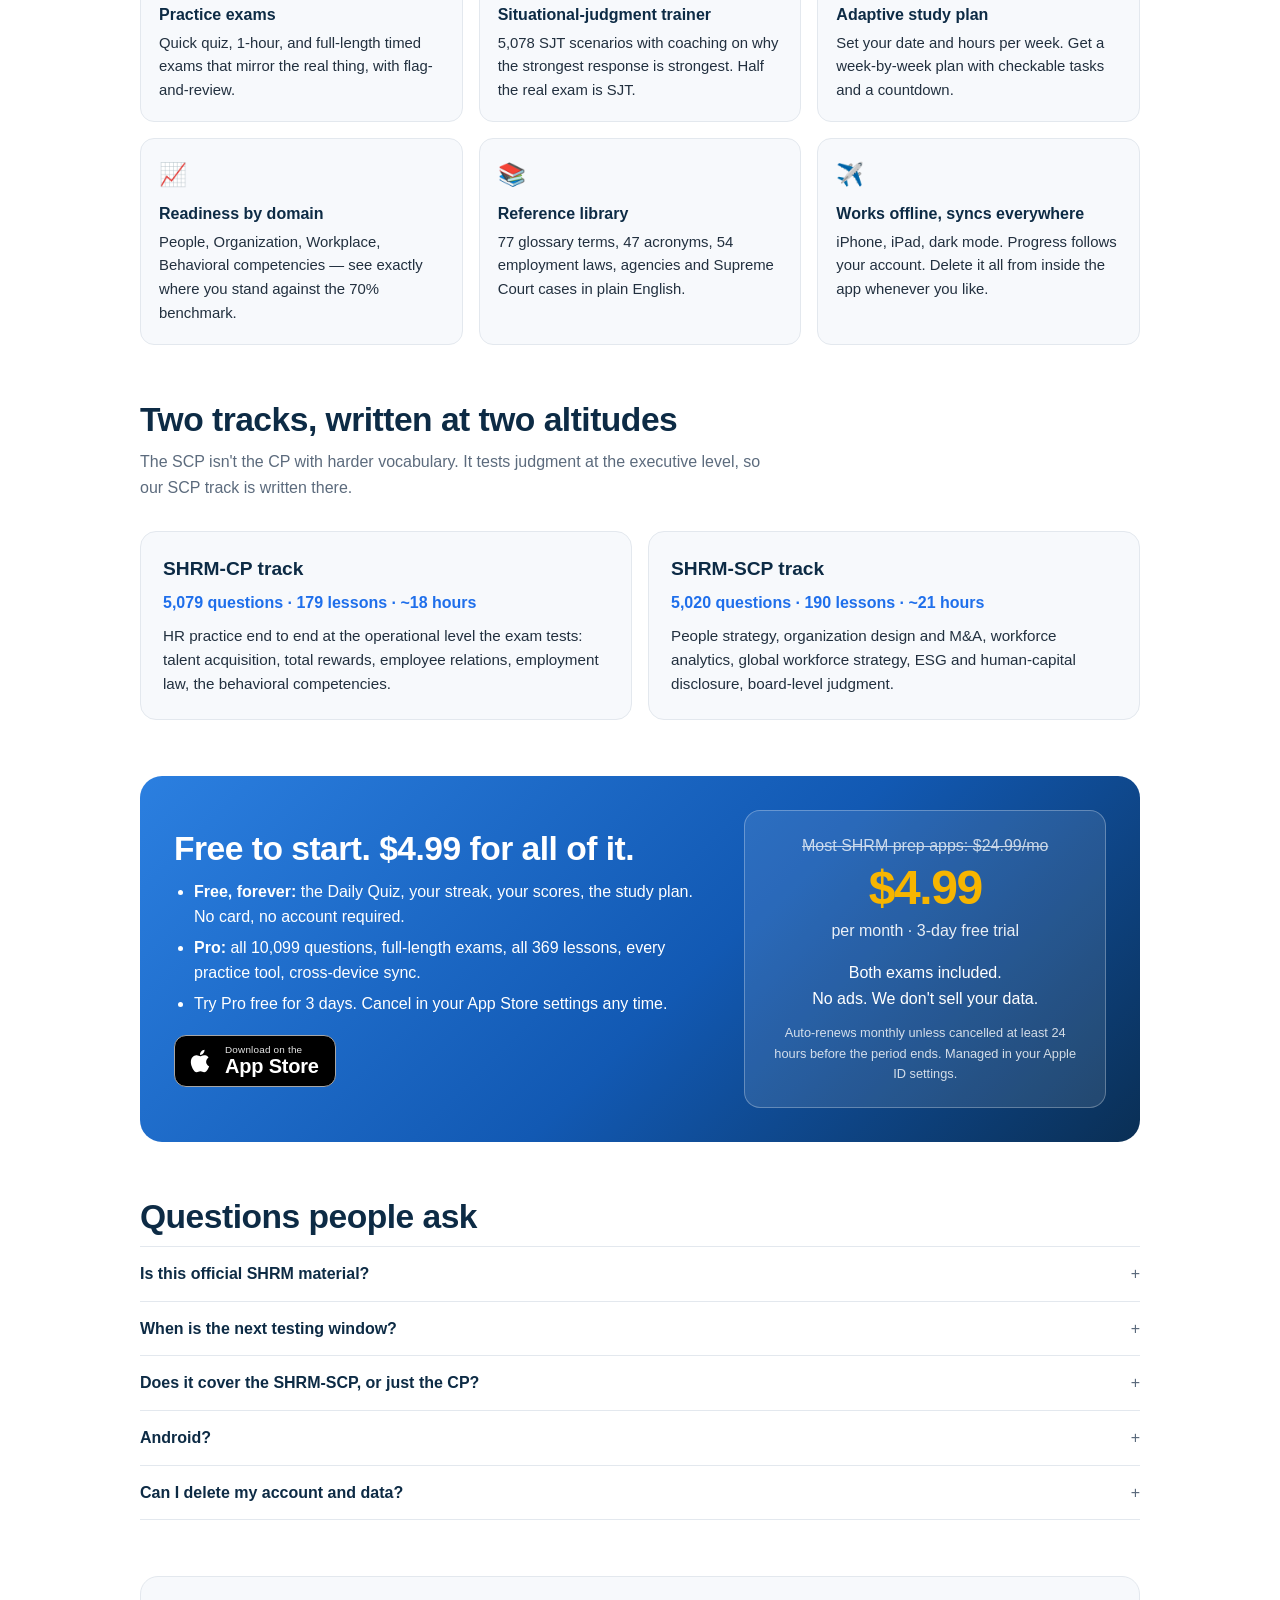
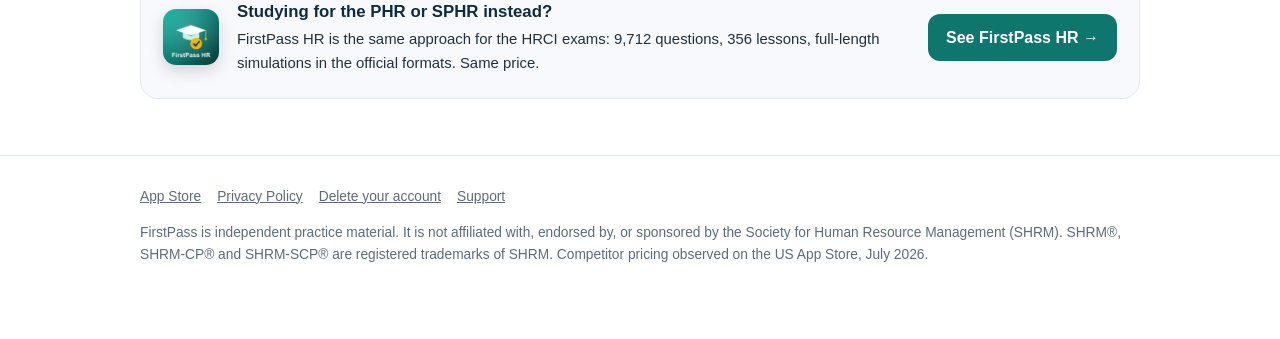
==== commit f792a4a6: "Link the FirstPass family: header switcher + sister-app card for FirstPass HR Co-Authored-By: Claude" ====
--- a/index.html
+++ b/index.html
@@ -31,7 +31,7 @@
 /* hero */
 .hero{background:linear-gradient(135deg,var(--g1),var(--g2) 55%,var(--g3));color:#fff;padding:28px 0 0;overflow:hidden;position:relative}
 .nav{display:flex;align-items:center;justify-content:space-between;gap:12px;margin-bottom:40px}
-.brand{display:flex;align-items:center;gap:10px;font-weight:800;font-size:1.1rem;letter-spacing:-.01em;color:#fff;text-decoration:none}
+.brand{display:flex;align-items:center;gap:10px;font-weight:800;font-size:1.1rem;letter-spacing:-.01em;color:#fff;text-decoration:none;white-space:nowrap}
 .brand img{width:36px;height:36px;border-radius:9px;box-shadow:0 4px 14px rgba(0,0,0,.25)}
 .nav a.small{color:#fff;opacity:.85;font-size:.92rem;text-decoration:none}
 .hero-grid{display:grid;grid-template-columns:1.1fr .9fr;gap:36px;align-items:center}
@@ -116,6 +116,20 @@
   .nav{margin-bottom:28px}
   section{padding:40px 0}
 }
+
+/* family switcher */
+.switch{display:inline-flex;background:rgba(255,255,255,.14);border:1px solid rgba(255,255,255,.3);border-radius:999px;padding:3px;gap:2px}
+.switch a{color:#fff;text-decoration:none;font-size:.82rem;font-weight:700;padding:6px 12px;border-radius:999px;white-space:nowrap;opacity:.85}
+.switch a.on{background:#fff;color:var(--g3);opacity:1}
+.switch a:not(.on):hover{background:rgba(255,255,255,.14);opacity:1}
+.sister{background:var(--card);border:1px solid var(--line);border-radius:18px;padding:22px;display:flex;align-items:center;gap:18px;flex-wrap:wrap}
+.sister img{width:56px;height:56px;border-radius:13px;flex:none;box-shadow:0 6px 16px rgba(0,0,0,.15)}
+.sister .t{flex:1;min-width:220px}
+.sister .t b{display:block;color:var(--ink);font-size:1.05rem;margin-bottom:2px}
+.sister .t p{margin:0;font-size:.93rem}
+.sister .go{display:inline-block;color:#fff;background:#0f766e;text-decoration:none;font-weight:700;padding:11px 18px;border-radius:12px;white-space:nowrap}
+.sister .go:hover{filter:brightness(1.08)}
+@media (max-width:540px){.switch a{padding:6px 9px;font-size:.76rem}}
 </style>
 </head>
 <body>
@@ -124,7 +138,7 @@
   <div class="wrap">
     <nav class="nav">
       <a class="brand" href="./"><img src="img/icon.webp" alt="" width="36" height="36" />FirstPass</a>
-      <a class="small" href="https://apps.apple.com/us/app/id6792333505">Get the app →</a>
+      <div class="switch" aria-label="FirstPass apps"><a class="on" href="./" aria-current="page">SHRM-CP / SCP</a><a href="https://brandonpostlethwait.github.io/firstpass-hr-site/">PHR / SPHR</a></div>
     </nav>
     <div class="hero-grid">
       <div>
@@ -253,6 +267,16 @@
   </div>
 </section>
 
+<section id="family" style="padding-top:0">
+  <div class="wrap">
+    <div class="sister">
+      <img src="img/icon-hr.webp" alt="" width="56" height="56" />
+      <div class="t"><b>Studying for the PHR or SPHR instead?</b><p>FirstPass HR is the same approach for the HRCI exams: 9,712 questions, 356 lessons, full-length simulations in the official formats. Same price.</p></div>
+      <a class="go" href="https://brandonpostlethwait.github.io/firstpass-hr-site/">See FirstPass HR →</a>
+    </div>
+  </div>
+</section>
+
 <footer>
   <div class="wrap">
     <div class="links">
